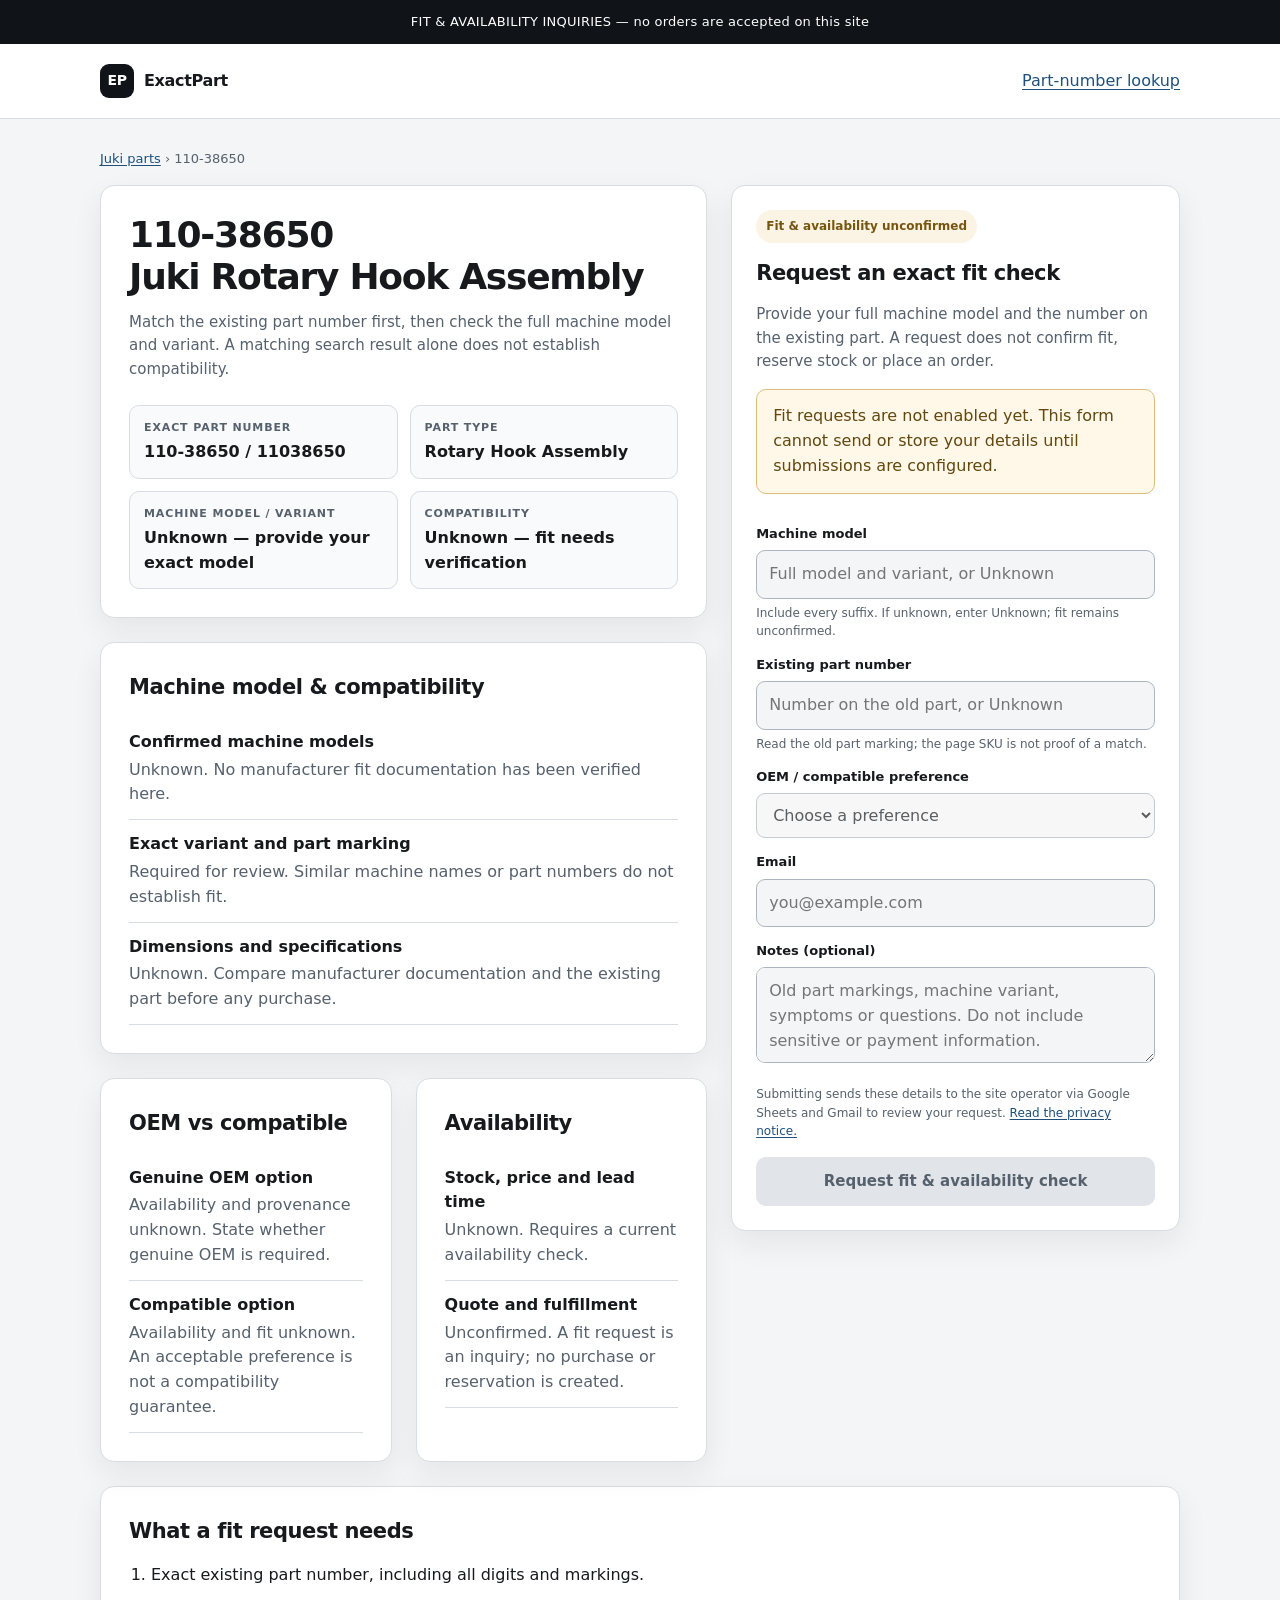
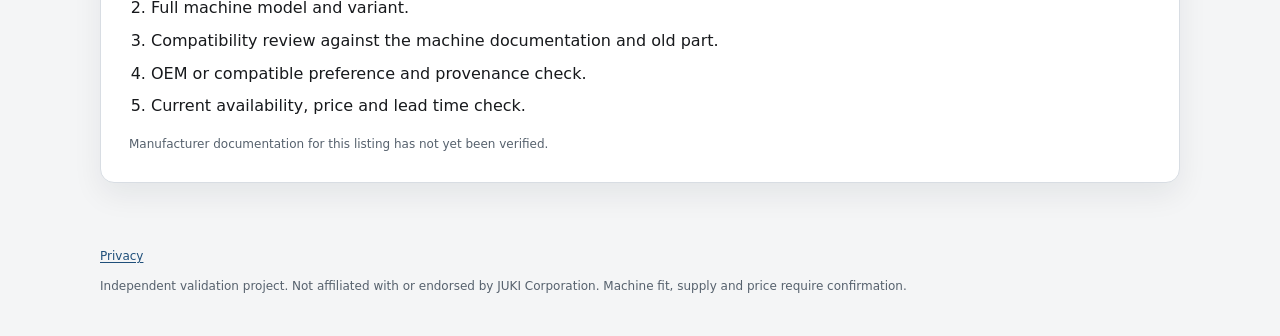
==== juki/110-38650.html @ 4a0f167d "Implement Validation System v0.2" ====
<!doctype html>
<html lang="en">
<head>
  <meta charset="utf-8">
  <meta name="viewport" content="width=device-width, initial-scale=1">
  <meta name="robots" content="noindex,nofollow">
  <meta name="description" content="Request a check of your exact machine model, OEM or compatible preference, and availability. Fit is unconfirmed.">
  <title>Juki 110-38650 Rotary Hook Assembly | ExactPart</title>
  <link rel="stylesheet" href="../assets/styles.css">
  <script src="../assets/app.js" defer></script>
</head>
<body>
  <div class="topbar">FIT &amp; AVAILABILITY INQUIRIES — no orders are accepted on this site</div>
  <header><nav class="nav" aria-label="Main navigation"><a class="brand" href="../index.html"><span class="mark" aria-hidden="true">EP</span>ExactPart</a><a href="../index.html">Part-number lookup</a></nav></header>
  <main id="app" data-view="part" data-sku="110-38650" aria-busy="true"><h1>Juki 110-38650 Rotary Hook Assembly</h1><p>Loading part information…</p></main>
  <noscript><p class="notice">Enable JavaScript to load part details and the fit request form. Compatibility and availability are unknown.</p></noscript>
  <footer><a href="../privacy.html">Privacy</a><p>Independent validation project. Not affiliated with or endorsed by JUKI Corporation. Machine fit, supply and price require confirmation.</p></footer>
</body>
</html>
---- assets/styles.css ----
:root { --bg:#f4f5f6; --panel:#fff; --ink:#17191c; --muted:#56616d; --line:#d8dde3; --accent:#1f4f7a; --warn:#765510; --radius:14px; --shadow:0 12px 30px rgb(18 28 38 / 7%); }
* { box-sizing:border-box; }
body { margin:0; font-family:Inter,ui-sans-serif,system-ui,-apple-system,BlinkMacSystemFont,"Segoe UI",sans-serif; color:var(--ink); background:var(--bg); line-height:1.55; }
a { color:var(--accent); text-underline-offset:.18em; }
button,input,select,textarea { font:inherit; }
:focus-visible { outline:3px solid #b46b00; outline-offset:3px; }
.topbar { background:#101418; color:#fff; padding:12px 20px; font-size:13px; text-align:center; letter-spacing:.02em; }
header { background:var(--panel); border-bottom:1px solid var(--line); }
.nav { max-width:1120px; margin:auto; padding:20px; display:flex; justify-content:space-between; align-items:center; gap:18px; }
.brand { display:flex; align-items:center; gap:10px; font-weight:800; letter-spacing:-.02em; color:var(--ink); text-decoration:none; }
.mark { width:34px; height:34px; border-radius:9px; display:grid; place-items:center; background:#101418; color:#fff; font-size:14px; }
.crumbs,.sub,.tiny { color:var(--muted); }
.crumbs { font-size:13px; margin-bottom:16px; }
main { max-width:1120px; margin:30px auto 64px; padding:0 20px; }
.hero { display:grid; grid-template-columns:minmax(0,1.15fr) minmax(320px,.85fr); gap:24px; align-items:start; }
.card { background:var(--panel); border:1px solid var(--line); border-radius:var(--radius); box-shadow:var(--shadow); }
.product,.section-card { padding:28px; }
h1 { font-size:clamp(28px,4vw,36px); line-height:1.15; margin:0 0 14px; letter-spacing:-.035em; overflow-wrap:anywhere; }
h2 { font-size:21px; margin:0 0 14px; letter-spacing:-.02em; }
h3 { font-size:18px; margin:0 0 12px; }
p { margin:0 0 16px; }
.sub { font-size:15px; }
.sku { display:block; font-variant-numeric:tabular-nums; }
.partbox { display:grid; grid-template-columns:repeat(2,minmax(0,1fr)); gap:12px; margin:24px 0 0; }
.fact { background:#f8fafb; border:1px solid var(--line); border-radius:10px; padding:13px 14px; }
.label { font-size:11px; text-transform:uppercase; letter-spacing:.08em; color:var(--muted); font-weight:750; }
.value { font-size:16px; font-weight:700; margin:4px 0 0; overflow-wrap:anywhere; }
.side { padding:24px; }
.status { display:inline-block; border-radius:999px; padding:7px 10px; background:#fbf4e4; color:var(--warn); font-size:12px; font-weight:750; margin-bottom:14px; }
.cta { display:block; border:0; border-radius:10px; padding:13px 16px; background:var(--accent); color:#fff; font-weight:750; font-size:15px; cursor:pointer; text-align:center; text-decoration:none; }
.cta:disabled { background:#e1e5e9; color:#56616d; cursor:not-allowed; }
.side .cta { width:100%; margin-top:16px; }
.tiny { font-size:12px; margin:14px 0 0; }
section { margin-top:24px; }
.grid2,.catalog { display:grid; grid-template-columns:repeat(2,minmax(0,1fr)); gap:24px; }
.catalog { grid-template-columns:repeat(3,minmax(0,1fr)); margin-top:24px; }
.catalog article { display:flex; flex-direction:column; padding:24px; }
.catalog .cta { margin-top:auto; }
ul,ol { padding-left:22px; }
li { margin:8px 0; }
dl { margin:0; }
.facts-list div { padding:12px 0; border-bottom:1px solid var(--line); }
.facts-list dt { font-weight:700; }
.facts-list dd { margin:3px 0 0; color:var(--muted); }
fieldset { border:0; padding:0; margin:0; min-width:0; }
label { display:block; font-size:13px; font-weight:750; margin:14px 0 6px; }
input,select,textarea { width:100%; min-width:0; border:1px solid #adb6c0; border-radius:9px; padding:11px 12px; background:#fff; color:var(--ink); }
input:disabled,select:disabled,textarea:disabled { background:#f4f5f6; }
textarea { min-height:96px; resize:vertical; }
.help { font-size:12px; color:var(--muted); margin:5px 0 0; }
.notice { padding:14px 16px; border:1px solid #dbbf7b; background:#fff8e8; border-radius:10px; color:#62470f; }
noscript .notice { max-width:1080px; margin:20px auto; }
.search-row { display:flex; gap:12px; }
.search-row input { flex:1; }
.search-result { margin:16px 0 0; }
.reference { border-left:3px solid var(--line); padding-left:14px; margin-top:18px; }
.prose { max-width:780px; }
footer { max-width:1120px; margin:0 auto 40px; padding:0 20px; color:var(--muted); font-size:12px; }
footer p { margin-top:12px; }
[hidden] { display:none !important; }
@media (max-width:860px) { .hero,.grid2,.catalog { grid-template-columns:1fr; } }
@media (max-width:480px) { .partbox { grid-template-columns:1fr; } .product,.section-card,.side { padding:20px; } .search-row { flex-direction:column; } .nav { gap:12px; } }
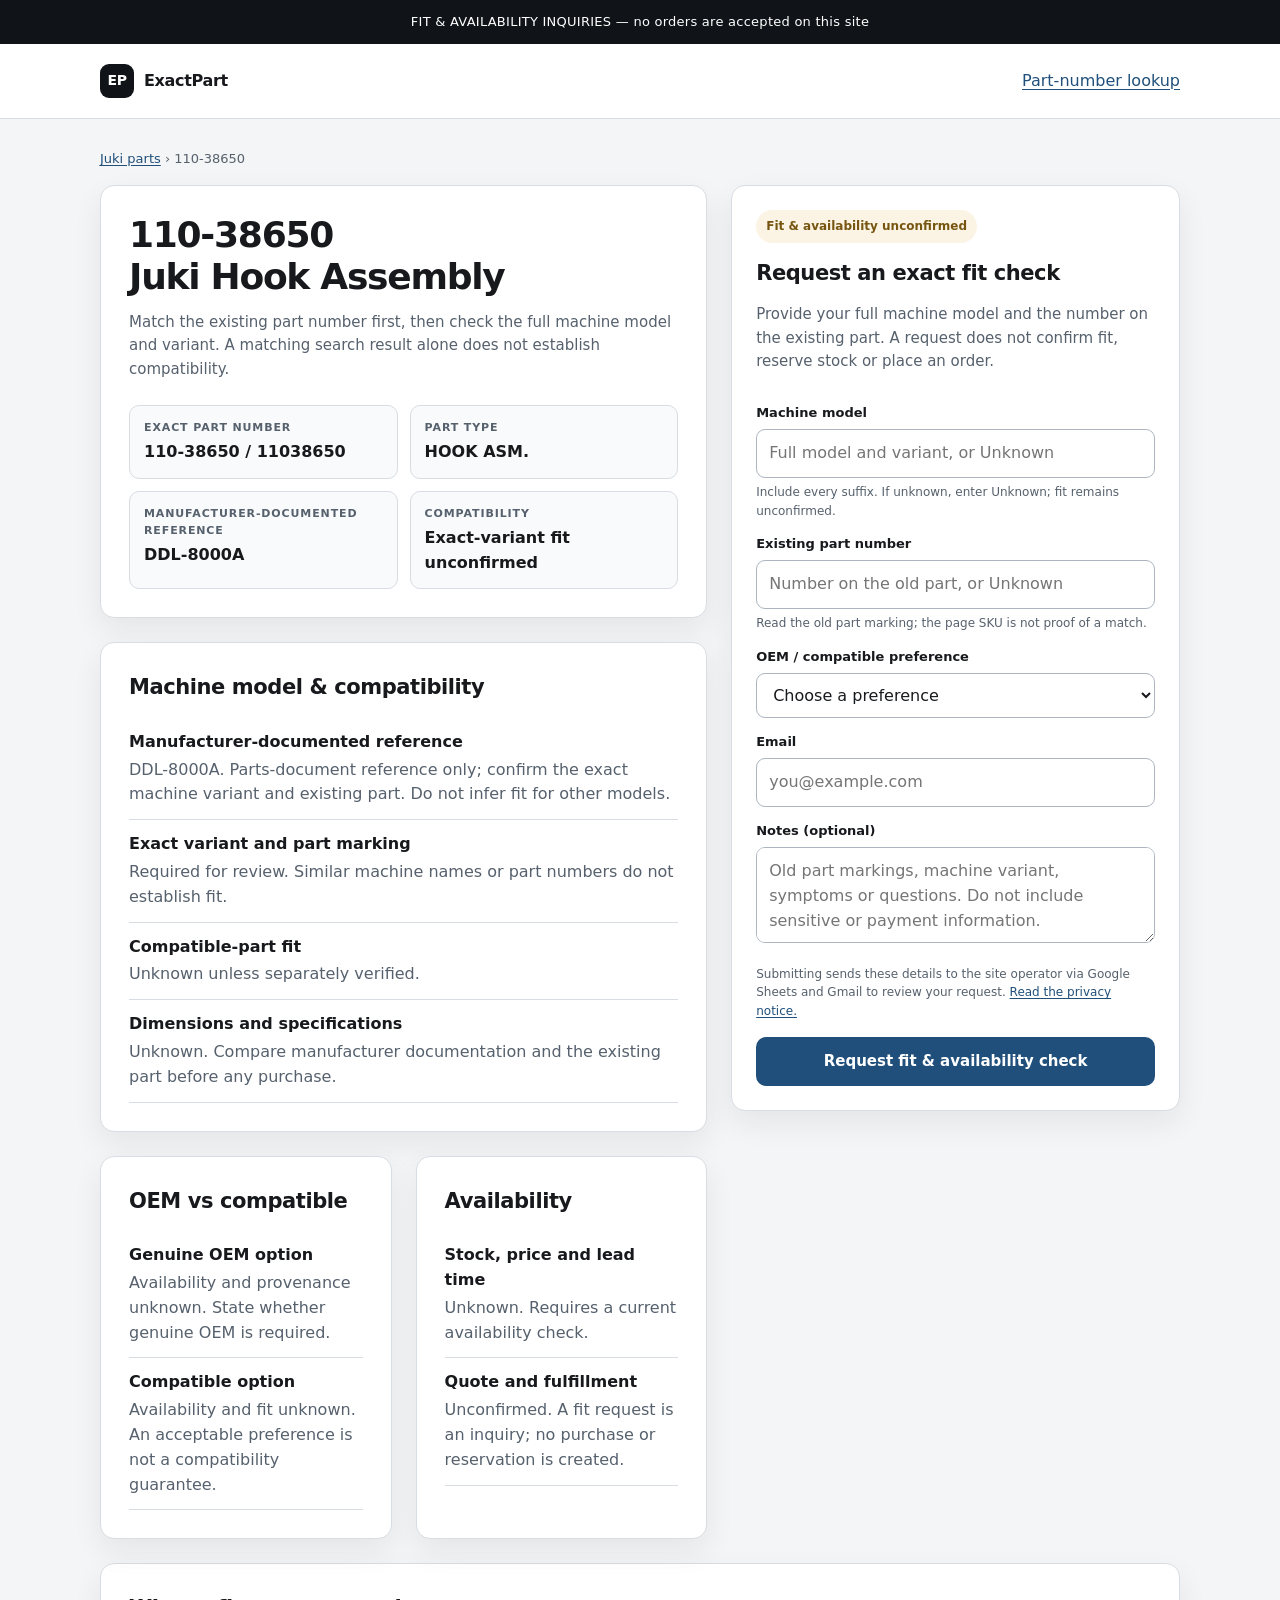
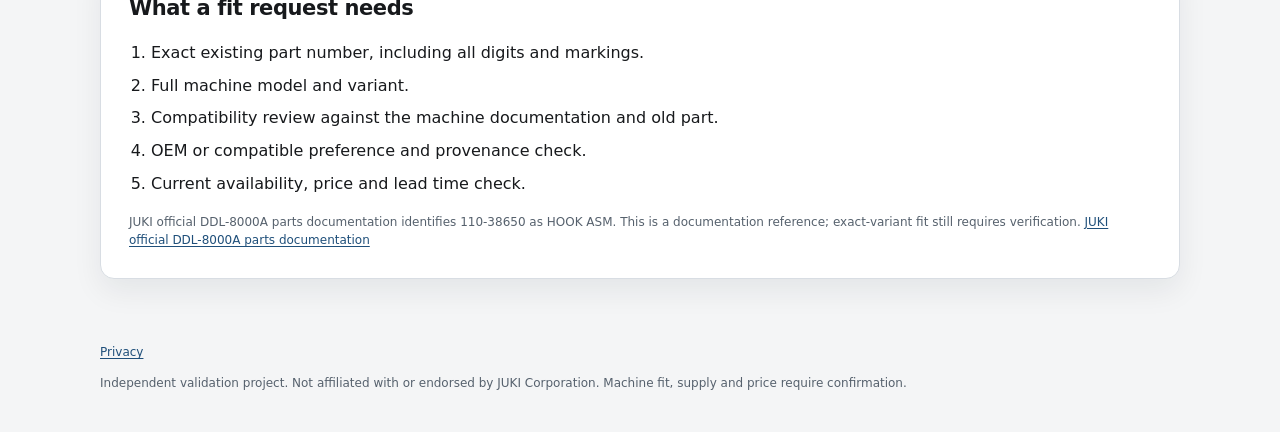
==== commit a39ed750: "Open limited indexing gate" ====
--- a/juki/110-38650.html
+++ b/juki/110-38650.html
@@ -3,16 +3,16 @@
 <head>
   <meta charset="utf-8">
   <meta name="viewport" content="width=device-width, initial-scale=1">
-  <meta name="robots" content="noindex,nofollow">
-  <meta name="description" content="Request a check of your exact machine model, OEM or compatible preference, and availability. Fit is unconfirmed.">
-  <title>Juki 110-38650 Rotary Hook Assembly | ExactPart</title>
+  <link rel="canonical" href="https://cho-leung.github.io/juki-search-test/juki/110-38650.html">
+  <meta name="description" content="JUKI documentation lists 110-38650 as HOOK ASM. in DDL-8000A parts documentation. Request exact fit and availability verification.">
+  <title>Juki 110-38650 Hook Assembly | ExactPart</title>
   <link rel="stylesheet" href="../assets/styles.css">
   <script src="../assets/app.js" defer></script>
 </head>
 <body>
   <div class="topbar">FIT &amp; AVAILABILITY INQUIRIES — no orders are accepted on this site</div>
   <header><nav class="nav" aria-label="Main navigation"><a class="brand" href="../index.html"><span class="mark" aria-hidden="true">EP</span>ExactPart</a><a href="../index.html">Part-number lookup</a></nav></header>
-  <main id="app" data-view="part" data-sku="110-38650" aria-busy="true"><h1>Juki 110-38650 Rotary Hook Assembly</h1><p>Loading part information…</p></main>
+  <main id="app" data-view="part" data-sku="110-38650" aria-busy="true"><h1>Juki 110-38650 Hook Assembly</h1><p>Loading part information…</p></main>
   <noscript><p class="notice">Enable JavaScript to load part details and the fit request form. Compatibility and availability are unknown.</p></noscript>
   <footer><a href="../privacy.html">Privacy</a><p>Independent validation project. Not affiliated with or endorsed by JUKI Corporation. Machine fit, supply and price require confirmation.</p></footer>
 </body>
